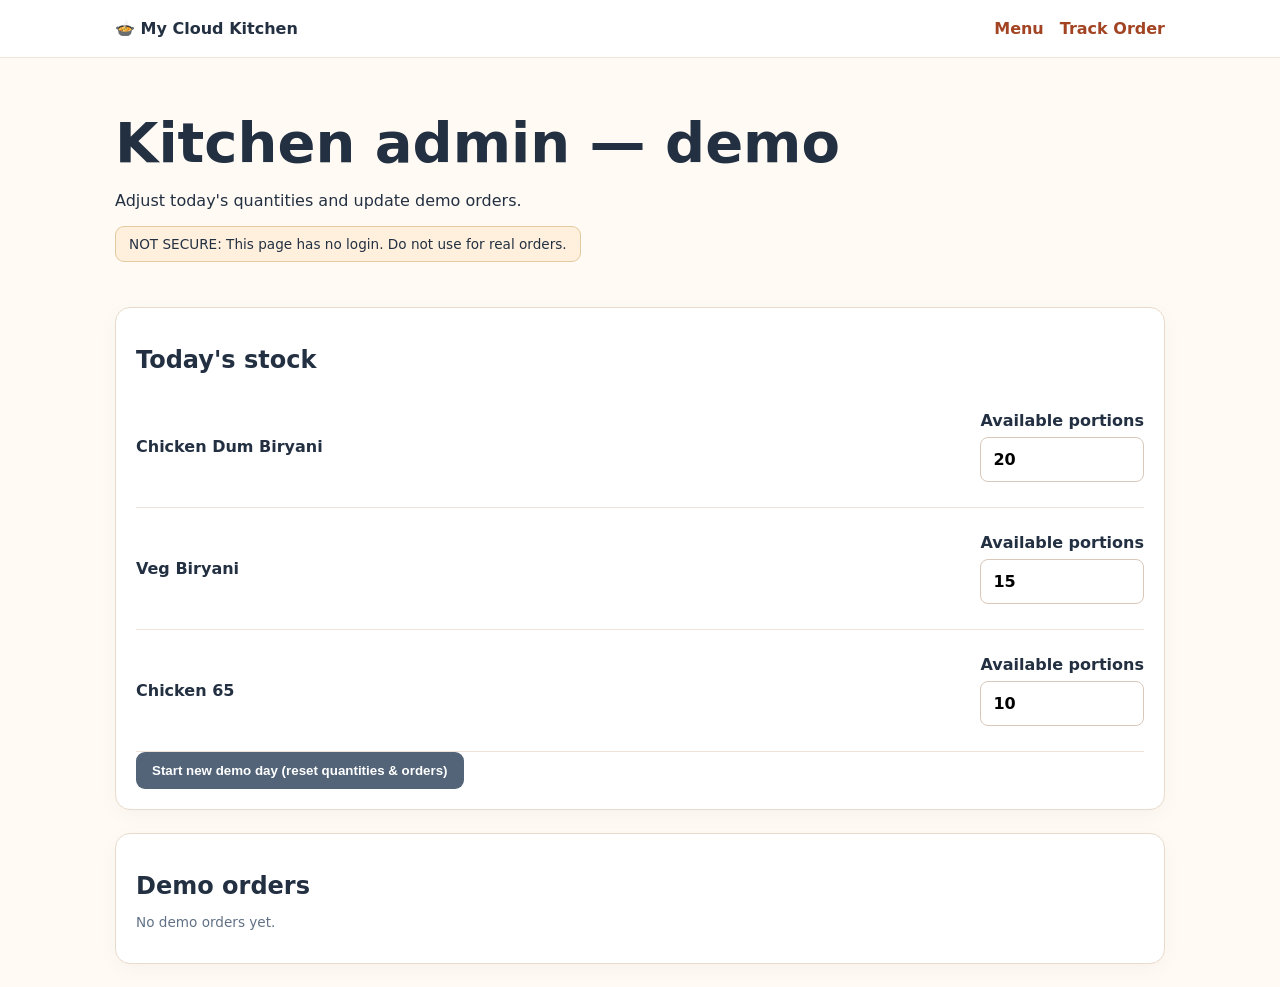
==== admin.html @ c60e0d04 "Add files via upload" ====
<!doctype html><html lang="en"><head><meta charset="utf-8"><meta name="viewport" content="width=device-width,initial-scale=1"><title>Admin Demo — My Cloud Kitchen</title><link rel="stylesheet" href="style.css"></head><body><header><div class="wrap nav"><strong>🍲 My Cloud Kitchen</strong><nav><a href="index.html">Menu</a><a href="tracking.html">Track Order</a></nav></div></header><main class="wrap"><section class="hero"><h1>Kitchen admin — demo</h1><p>Adjust today's quantities and update demo orders.</p><span class="notice">NOT SECURE: This page has no login. Do not use for real orders.</span></section><div class="panel"><h2>Today's stock</h2><div id="stock-editor"></div><button id="reset-btn" class="secondary">Start new demo day (reset quantities & orders)</button></div><div class="panel"><h2>Demo orders</h2><div id="orders-list"></div></div></main><script src="script.js"></script></body></html>
---- style.css ----
:root{font-family:system-ui,-apple-system,Segoe UI,Arial,sans-serif;color:#233042;background:#fffaf4}*{box-sizing:border-box}body{margin:0}header{background:#fff;border-bottom:1px solid #f0e5d9}.wrap{width:min(1050px,92%);margin:auto}.nav{display:flex;align-items:center;justify-content:space-between;gap:15px;padding:19px 0;flex-wrap:wrap}nav{display:flex;gap:16px;flex-wrap:wrap}a{color:#a24423;text-decoration:none;font-weight:600}.hero{padding:45px 0 22px}.eyebrow{text-transform:uppercase;letter-spacing:2px;color:#a64b2c;font-size:.75rem;font-weight:700}.hero h1{font-size:clamp(2rem,5vw,3.5rem);margin:7px 0}.notice{display:inline-block;padding:9px 13px;background:#fff0de;border:1px solid #e5c99f;border-radius:9px;font-size:.85rem}.cards{display:grid;grid-template-columns:repeat(auto-fit,minmax(235px,1fr));gap:18px;margin:18px 0 24px}.card,.panel{border:1px solid #e9dbcb;border-radius:15px;background:#fff;padding:20px;box-shadow:0 5px 20px #44220009}.panel{margin:23px 0}.food-icon{font-size:3.8rem;background:#f9efdf;display:grid;place-items:center;min-height:124px;border-radius:12px}.card h3{margin:12px 0 4px}.price{color:#9a4827;font-weight:800}.stock{font-size:.89rem;color:#4b7357}.soldout{color:#b73535}.card-actions{display:flex;align-items:center;justify-content:space-between;gap:12px}button{border:0;border-radius:9px;background:#a64527;color:#fff;padding:11px 16px;cursor:pointer;font-weight:700}button:hover{background:#87361e}button:disabled{opacity:.5;cursor:not-allowed}button.secondary{background:#536479}input,select{display:block;width:100%;border:1px solid #d9c8b9;padding:12px;border-radius:8px;font:inherit;margin-top:7px}label{display:block;margin:13px 0;font-weight:600}.line{display:flex;justify-content:space-between;align-items:center;gap:12px;padding:12px 0;border-bottom:1px solid #eee3d9;flex-wrap:wrap}.small{font-size:.85rem;color:#617185}#result,#tracking-result{margin-top:14px;font-weight:600}footer{padding:26px 0;color:#667}h2{margin:18px 0 12px}
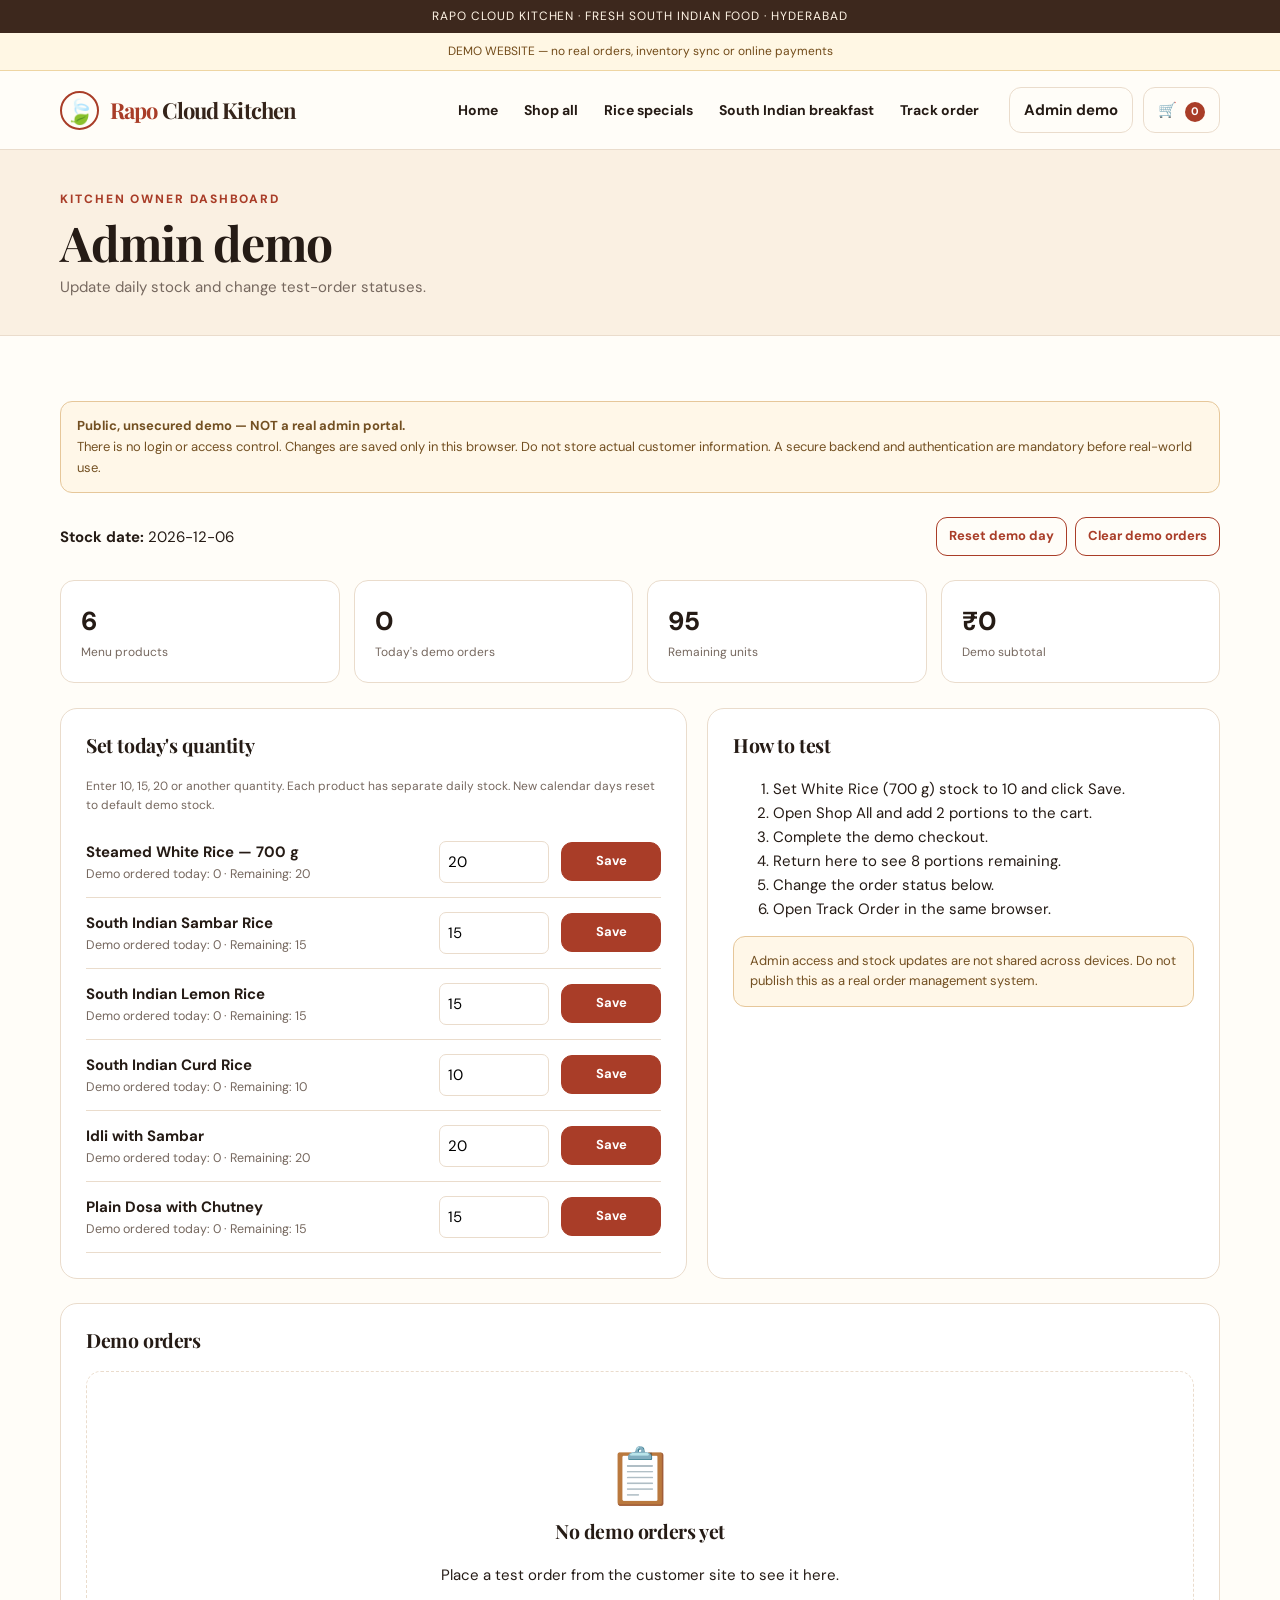
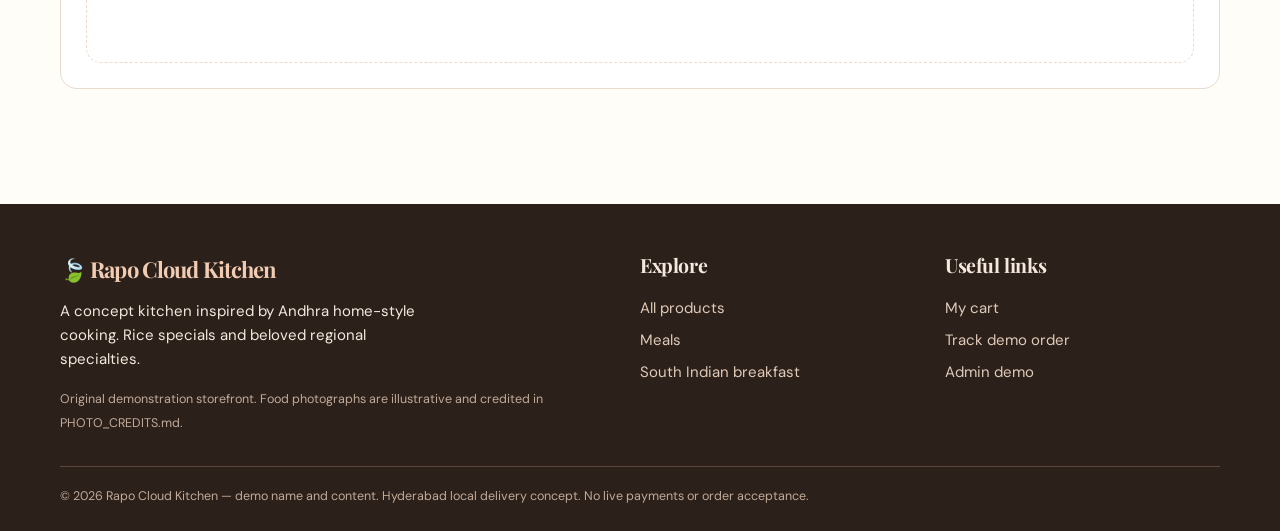
==== commit 6ed04eae: "Add files via upload New Repo Code with Items and price" ====
--- a/admin.html
+++ b/admin.html
@@ -1 +1 @@
-<!doctype html><html lang="en"><head><meta charset="utf-8"><meta name="viewport" content="width=device-width,initial-scale=1"><title>Admin Demo — My Cloud Kitchen</title><link rel="stylesheet" href="style.css"></head><body><header><div class="wrap nav"><strong>🍲 My Cloud Kitchen</strong><nav><a href="index.html">Menu</a><a href="tracking.html">Track Order</a></nav></div></header><main class="wrap"><section class="hero"><h1>Kitchen admin — demo</h1><p>Adjust today's quantities and update demo orders.</p><span class="notice">NOT SECURE: This page has no login. Do not use for real orders.</span></section><div class="panel"><h2>Today's stock</h2><div id="stock-editor"></div><button id="reset-btn" class="secondary">Start new demo day (reset quantities & orders)</button></div><div class="panel"><h2>Demo orders</h2><div id="orders-list"></div></div></main><script src="script.js"></script></body></html>
+<!doctype html><html lang="en"><head><meta charset="utf-8"><meta name="viewport" content="width=device-width,initial-scale=1"><title>Admin Dashboard Demo | Rapo Cloud Kitchen</title><link rel="stylesheet" href="style.css"></head><body data-page="admin"><div id="site-header"></div><main><section class="pagehead"><div class="container"><span class="eyebrow">Kitchen owner dashboard</span><h1>Admin demo</h1><p>Update daily stock and change test-order statuses.</p></div></section><section class="section container"><div class="notice"><strong>Public, unsecured demo — NOT a real admin portal.</strong> There is no login or access control. Changes are saved only in this browser. Do not store actual customer information. A secure backend and authentication are mandatory before real-world use.</div><div style="display:flex;justify-content:space-between;align-items:center;flex-wrap:wrap;gap:12px;margin:24px 0"><span><strong>Stock date:</strong> <span id="daily-date"></span></span><div style="display:flex;gap:8px;flex-wrap:wrap"><button class="button secondary small" id="reset-day">Reset demo day</button><button class="button secondary small" id="clear-demo">Clear demo orders</button></div></div><div class="admin-stats"><div class="stat"><div class="value" id="stat-products">0</div><div class="label">Menu products</div></div><div class="stat"><div class="value" id="stat-orders">0</div><div class="label">Today's demo orders</div></div><div class="stat"><div class="value" id="stat-left">0</div><div class="label">Remaining units</div></div><div class="stat"><div class="value" id="stat-sales">₹0</div><div class="label">Demo subtotal</div></div></div><div class="admin-grid"><section class="panel"><h3>Set today's quantity</h3><p class="muted mini">Enter 10, 15, 20 or another quantity. Each product has separate daily stock. New calendar days reset to default demo stock.</p><div id="stock-rows"></div></section><section class="panel"><h3>How to test</h3><ol><li>Set White Rice (700 g) stock to 10 and click Save.</li><li>Open Shop All and add 2 portions to the cart.</li><li>Complete the demo checkout.</li><li>Return here to see 8 portions remaining.</li><li>Change the order status below.</li><li>Open Track Order in the same browser.</li></ol><div class="notice">Admin access and stock updates are not shared across devices. Do not publish this as a real order management system.</div></section></div><section class="panel" style="margin-top:24px"><h3>Demo orders</h3><div id="admin-orders"></div></section></section></main><div id="site-footer"></div><script src="data.js"></script><script src="base.js"></script><script src="app.js"></script></body></html>
--- a/style.css
+++ b/style.css
@@ -1 +1,5 @@
-:root{font-family:system-ui,-apple-system,Segoe UI,Arial,sans-serif;color:#233042;background:#fffaf4}*{box-sizing:border-box}body{margin:0}header{background:#fff;border-bottom:1px solid #f0e5d9}.wrap{width:min(1050px,92%);margin:auto}.nav{display:flex;align-items:center;justify-content:space-between;gap:15px;padding:19px 0;flex-wrap:wrap}nav{display:flex;gap:16px;flex-wrap:wrap}a{color:#a24423;text-decoration:none;font-weight:600}.hero{padding:45px 0 22px}.eyebrow{text-transform:uppercase;letter-spacing:2px;color:#a64b2c;font-size:.75rem;font-weight:700}.hero h1{font-size:clamp(2rem,5vw,3.5rem);margin:7px 0}.notice{display:inline-block;padding:9px 13px;background:#fff0de;border:1px solid #e5c99f;border-radius:9px;font-size:.85rem}.cards{display:grid;grid-template-columns:repeat(auto-fit,minmax(235px,1fr));gap:18px;margin:18px 0 24px}.card,.panel{border:1px solid #e9dbcb;border-radius:15px;background:#fff;padding:20px;box-shadow:0 5px 20px #44220009}.panel{margin:23px 0}.food-icon{font-size:3.8rem;background:#f9efdf;display:grid;place-items:center;min-height:124px;border-radius:12px}.card h3{margin:12px 0 4px}.price{color:#9a4827;font-weight:800}.stock{font-size:.89rem;color:#4b7357}.soldout{color:#b73535}.card-actions{display:flex;align-items:center;justify-content:space-between;gap:12px}button{border:0;border-radius:9px;background:#a64527;color:#fff;padding:11px 16px;cursor:pointer;font-weight:700}button:hover{background:#87361e}button:disabled{opacity:.5;cursor:not-allowed}button.secondary{background:#536479}input,select{display:block;width:100%;border:1px solid #d9c8b9;padding:12px;border-radius:8px;font:inherit;margin-top:7px}label{display:block;margin:13px 0;font-weight:600}.line{display:flex;justify-content:space-between;align-items:center;gap:12px;padding:12px 0;border-bottom:1px solid #eee3d9;flex-wrap:wrap}.small{font-size:.85rem;color:#617185}#result,#tracking-result{margin-top:14px;font-weight:600}footer{padding:26px 0;color:#667}h2{margin:18px 0 12px}
+@import url('https://fonts.googleapis.com/css2?family=DM+Sans:wght@400;500;600;700&family=Playfair+Display:wght@500;600;700;800&display=swap');
+:root{--ink:#251b15;--muted:#76685f;--paper:#fffdf8;--cream:#f9f1e5;--line:#eadccc;--red:#a93d28;--red2:#8d2e1d;--green:#247449;--gold:#e9b650;--shadow:0 12px 34px rgba(74,44,25,.10)}*{box-sizing:border-box}body{margin:0;background:var(--paper);color:var(--ink);font:15px/1.6 'DM Sans',system-ui,sans-serif}h1,h2,h3,h4{font-family:'Playfair Display',Georgia,serif;line-height:1.18;letter-spacing:-.02em}h1{font-size:clamp(2.3rem,5vw,4.9rem)}h2{font-size:clamp(1.7rem,3vw,2.6rem)}h3{font-size:1.22rem}a{color:inherit;text-decoration:none}button,input,select,textarea{font:inherit}button{cursor:pointer}img{max-width:100%;display:block}.container{width:min(1160px,calc(100% - 36px));margin-inline:auto}.topbar{background:#3d281d;color:#fff4e5;text-align:center;padding:7px;font-size:12px;letter-spacing:.08em}.header{background:rgba(255,253,248,.97);position:sticky;top:0;z-index:50;border-bottom:1px solid var(--line);backdrop-filter:blur(12px)}.nav{display:flex;align-items:center;gap:30px;min-height:78px}.brand{display:flex;gap:11px;align-items:center;font:700 22px 'Playfair Display',serif;color:var(--red)}.brand-mark{width:39px;height:39px;border:2px solid var(--red);border-radius:50%;display:grid;place-items:center;font-size:24px}.navlinks{display:flex;align-items:center;gap:26px;margin-left:auto;font-size:14px;font-weight:700}.navlinks a:hover,.footer a:hover{color:var(--red)}.nav-actions{display:flex;align-items:center;gap:10px}.iconlink{border:1px solid var(--line);border-radius:12px;padding:10px 14px;font-weight:700;white-space:nowrap}.cart-count{display:inline-grid;place-items:center;background:var(--red);color:#fff;border-radius:50%;font-size:11px;min-width:20px;height:20px;margin-left:4px}.mobile-toggle{display:none}.button{display:inline-flex;align-items:center;justify-content:center;gap:9px;border:1px solid var(--red);border-radius:11px;background:var(--red);color:#fff;padding:12px 20px;font-weight:700;transition:.15s}.button:hover{background:var(--red2)}.button.secondary{background:transparent;color:var(--red)}.button.secondary:hover{background:#fcf0eb}.button.dark{background:#32231c;border-color:#32231c}.button:disabled{opacity:.45;cursor:not-allowed}.button.full{width:100%}.button.small{padding:8px 12px;font-size:13px}.eyebrow{text-transform:uppercase;letter-spacing:.16em;color:var(--red);font-weight:800;font-size:12px}.hero{overflow:hidden;background:linear-gradient(115deg,#f7e4c9 0%,#fff6e8 57%,#f0d5b7 100%)}.hero-grid{min-height:510px;display:grid;grid-template-columns:1.03fr .97fr;gap:35px;align-items:center;padding-block:66px}.hero p{color:#665143;font-size:17px;max-width:510px}.hero h1{margin:12px 0}.hero strong{color:var(--red)}.hero-visual{position:relative;display:grid;place-items:center;min-height:360px}.hero-food{width:min(90%,440px);filter:drop-shadow(0 25px 26px rgba(67,39,20,.24));transform:rotate(-7deg)}.hero-stamp{position:absolute;right:0;top:5%;width:110px;height:110px;display:grid;place-items:center;text-align:center;border-radius:50%;background:#fef7e5;border:2px dashed var(--red);color:var(--red);font-weight:800;font-size:14px;transform:rotate(10deg)}.feature-strip{background:#fff;border-bottom:1px solid var(--line)}.feature-grid{display:grid;grid-template-columns:repeat(4,1fr);gap:20px;padding-block:19px}.feature{text-align:center;font-size:13px;font-weight:700}.feature span{font-size:20px;margin-right:6px}.section{padding-block:65px}.section-head{display:flex;align-items:end;justify-content:space-between;gap:20px;margin-bottom:24px}.section-head h2{margin:8px 0 0}.section-head p{color:var(--muted);margin:6px 0}.pill-row{display:flex;gap:9px;flex-wrap:wrap;margin:20px 0 25px}.pill{border:1px solid var(--line);border-radius:99px;padding:9px 16px;background:#fff;color:#5f4a40;font-weight:700;font-size:13px}.pill.active,.pill:hover{background:var(--red);border-color:var(--red);color:#fff}.product-grid{display:grid;grid-template-columns:repeat(3,1fr);gap:24px}.product-card{background:#fff;border:1px solid var(--line);border-radius:18px;overflow:hidden;box-shadow:0 4px 13px rgba(64,35,16,.03);transition:transform .15s,box-shadow .15s}.product-card:hover{transform:translateY(-3px);box-shadow:var(--shadow)}.food-art{position:relative;overflow:hidden;display:grid;place-items:center;aspect-ratio:1.15;background:radial-gradient(circle at 30% 25%,#fff9e6,#dfc5a4);isolation:isolate}.food-art:before{content:'';position:absolute;width:75%;aspect-ratio:1;border-radius:50%;background:#f7f3e7;box-shadow:0 18px 24px #6d3c2352,0 0 0 9px #eae5db,0 0 0 11px #fff9ee;transform:rotate(-13deg)}.food-art .food-emoji{position:relative;z-index:1;font-size:clamp(6rem,12vw,9rem);filter:drop-shadow(0 9px 7px #59341940);transform:rotate(-13deg)}.food-art.pickle{background:linear-gradient(135deg,#e2dbad,#b4bf8b)}.food-art.mango{background:linear-gradient(135deg,#ffdd89,#f1b36b)}.food-art.sweet{background:linear-gradient(135deg,#e9c698,#f4e7ce)}.food-art.curry{background:linear-gradient(135deg,#eebc85,#bf7051)}.food-art.vegbiryani{background:linear-gradient(135deg,#e0daa7,#b4c391)}.product-card .body{padding:20px}.tag{display:inline-block;border-radius:7px;background:#f9ead8;color:#965220;padding:4px 8px;font-size:11px;font-weight:800}.product-card h3{margin:10px 0 8px}.product-card h3 a:hover{color:var(--red)}.product-card p{color:var(--muted);margin:0 0 12px;font-size:13px;min-height:42px}.price-row{display:flex;align-items:center;justify-content:space-between;gap:8px}.price{font-weight:800;font-size:19px}.stock{color:var(--green);font-size:12px;font-weight:800}.stock.low{color:#b35b16}.stock.out{color:#a83333}.muted{color:var(--muted)}.stock-track{height:6px;background:#f1e8dc;border-radius:6px;overflow:hidden;margin:12px 0}.stock-fill{height:100%;background:var(--green);border-radius:6px}.stock-fill.low{background:#ce8a30}.price-buttons{display:flex;gap:9px;justify-content:space-between;align-items:center;margin-top:14px}.category-area{background:#f8efe1}.category-grid{display:grid;grid-template-columns:repeat(2,1fr);gap:25px}.category-box{border-radius:18px;padding:36px;min-height:195px;display:flex;align-items:center;justify-content:space-between;background:#e6d4b5}.category-box:nth-child(2){background:#e9d4bd}.category-box .huge{font-size:95px}.category-box h3{font-size:29px;margin:0}.category-box p{margin:8px 0 17px}.banner{background:#532f23;color:#fff6ea;padding:50px;border-radius:20px;display:flex;justify-content:space-between;align-items:center;gap:25px}.banner p{color:#edd9c8}.banner .button{background:#fff6ea;color:#532f23;border-color:#fff6ea}.footer{background:#2c201a;color:#f5e9de;padding:50px 0 24px;margin-top:50px}.footer-grid{display:grid;grid-template-columns:2fr 1fr 1fr;gap:30px}.footer h3{margin-top:0}.footer a{display:block;margin:8px 0;color:#e0cab9}.footer small{color:#c1aa99}.pagehead{background:#faf0e2;border-bottom:1px solid var(--line);padding:36px 0}.pagehead h1{font-size:clamp(2rem,4vw,3rem);margin:4px 0}.pagehead p{margin:0;color:var(--muted)}.product-detail{display:grid;grid-template-columns:1fr 1fr;gap:48px;padding-block:48px}.detail-visual .food-art{border-radius:20px;aspect-ratio:1}.detail-visual .food-emoji{font-size:clamp(10rem,20vw,15rem)}.detail-copy h1{font-size:clamp(2.2rem,4vw,3.6rem);margin:14px 0}.detail-copy .price{font-size:30px}.detail-copy p{color:#67574c}.qty-control{display:inline-flex;align-items:center;border:1px solid var(--line);border-radius:10px;overflow:hidden}.qty-control button{background:#fff;border:0;padding:9px 16px;font-weight:800;font-size:19px}.qty-control span{min-width:35px;text-align:center;font-weight:800}.detail-actions{display:flex;gap:12px;margin-top:24px}.detail-actions .button{flex:1}.info-block{border-top:1px solid var(--line);padding-top:17px;margin-top:23px}.two-col{display:grid;grid-template-columns:1.55fr .9fr;gap:28px}.panel{background:white;border:1px solid var(--line);padding:25px;border-radius:17px}.panel h3{margin-top:0}.cart-item{display:grid;grid-template-columns:95px 1fr auto;gap:18px;align-items:center;padding:18px 0;border-bottom:1px solid var(--line)}.cart-item .food-art{border-radius:11px;aspect-ratio:1}.cart-item .food-emoji{font-size:44px}.cart-item h3{font-size:17px;margin:0}.linkbutton{border:0;background:none;color:var(--red);text-decoration:underline;padding:0}.summary-line{display:flex;justify-content:space-between;gap:10px;padding:9px 0}.summary-line.total{font-weight:800;font-size:22px;border-top:1px solid var(--line);margin-top:8px;padding-top:18px}.form-grid{display:grid;grid-template-columns:repeat(2,1fr);gap:17px}.field{display:flex;flex-direction:column;gap:6px}.field.full{grid-column:1/-1}.field label{font-weight:700;font-size:13px}.field input,.field select,.field textarea{width:100%;padding:12px 13px;border:1px solid #d9c9bb;border-radius:10px;background:#fff;color:var(--ink)}.field input:focus,.field textarea:focus,.field select:focus{outline:2px solid #e9aa89}.field textarea{min-height:85px;resize:vertical}.notice{padding:14px 16px;border:1px solid #e6c79a;background:#fff7e8;color:#735022;border-radius:12px;font-size:13px}.notice.success{border-color:#a6d4bc;background:#f1fbf5;color:#206c42}.notice.error{border-color:#e3a7a7;background:#fff4f4;color:#9a2f2f}.notice strong{display:block}.empty{padding:60px 20px;text-align:center;border:1px dashed var(--line);border-radius:15px}.empty .emoji{font-size:55px}.status-list{display:flex;flex-direction:column;gap:0;margin-top:25px}.status-step{display:flex;gap:17px;align-items:start;position:relative;padding-bottom:27px}.status-step:not(:last-child):before{content:'';position:absolute;left:15px;top:35px;bottom:0;width:2px;background:var(--line)}.status-dot{width:32px;height:32px;border-radius:50%;display:grid;place-items:center;flex:none;background:#f2e7d9;color:var(--muted);font-weight:700}.status-step.done .status-dot{background:var(--green);color:white}.status-step strong{display:block;margin-top:3px}.admin-stats{display:grid;grid-template-columns:repeat(4,1fr);gap:14px;margin-bottom:25px}.stat{background:#fff;border:1px solid var(--line);border-radius:14px;padding:20px}.stat .value{font-size:26px;font-weight:800}.stat .label{font-size:12px;color:var(--muted)}.admin-grid{display:grid;grid-template-columns:1.1fr .9fr;gap:20px}.admin-item{display:grid;grid-template-columns:1fr 110px 100px;gap:12px;align-items:center;padding:13px 0;border-bottom:1px solid var(--line)}.admin-item small{display:block;color:var(--muted)}.admin-item input{width:100%;padding:8px;border:1px solid var(--line);border-radius:7px}.table-wrap{overflow-x:auto}table{border-collapse:collapse;width:100%;font-size:13px}th,td{padding:12px 10px;border-bottom:1px solid var(--line);text-align:left;vertical-align:middle}th{font-size:12px;color:var(--muted)}td select{border:1px solid var(--line);padding:7px;border-radius:8px;max-width:150px}.alert{position:fixed;right:20px;bottom:20px;z-index:100;background:#2d4835;color:#fff;padding:14px 20px;border-radius:11px;box-shadow:var(--shadow);max-width:340px}.demo-ribbon{background:#fff7e4;color:#724b19;text-align:center;padding:9px;font-size:12px;border-bottom:1px solid #eed5a3}.footer-line{margin-top:32px;border-top:1px solid #5e473a;padding-top:16px}.mini{font-size:12px}.hide{display:none!important}@media(max-width:830px){.nav{min-height:65px;flex-wrap:wrap;gap:12px}.navlinks{display:none;order:3;width:100%;padding-bottom:14px;flex-direction:column;align-items:start}.navlinks.open{display:flex}.nav-actions{margin-left:auto}.mobile-toggle{display:block}.hero-grid{grid-template-columns:1fr;padding-block:46px;gap:12px}.hero-visual{min-height:290px}.hero-food{width:300px}.product-grid{grid-template-columns:repeat(2,1fr)}.feature-grid{grid-template-columns:repeat(2,1fr)}.product-detail,.two-col,.admin-grid{grid-template-columns:1fr}.admin-stats{grid-template-columns:repeat(2,1fr)}.footer-grid{grid-template-columns:1fr 1fr}.footer-grid>div:first-child{grid-column:1/-1}}@media(max-width:540px){.container{width:min(100% - 26px,1160px)}.brand{font-size:18px}.brand-mark{width:33px;height:33px}.navlinks{gap:10px}.iconlink{padding:7px}.hero-grid{padding-block:38px}.hero-visual{min-height:235px}.hero-food{width:245px}.hero-stamp{width:85px;height:85px;font-size:11px}.section{padding-block:42px}.product-grid,.category-grid{grid-template-columns:1fr}.food-art{aspect-ratio:1.55}.product-card .food-emoji{font-size:7rem}.category-box{min-height:150px;padding:25px}.category-box .huge{font-size:70px}.banner{padding:25px;display:block}.banner .button{margin-top:10px}.footer-grid{grid-template-columns:1fr}.footer-grid>div:first-child{grid-column:auto}.cart-item{grid-template-columns:68px 1fr;gap:10px}.cart-item>div:last-child{grid-column:2}.form-grid{grid-template-columns:1fr}.field.full{grid-column:auto}.detail-actions{flex-direction:column}.admin-item{grid-template-columns:1fr 75px 65px}.admin-stats{grid-template-columns:repeat(2,1fr)}.nav-actions .iconlink{font-size:12px}}
+
+/* Rapo Cloud Kitchen: genuine example food photographs */
+.food-art:before{display:none}.food-art{background:#f5ede3}.food-art .food-photo{display:block;width:100%;height:100%;object-fit:cover;position:absolute;inset:0}.food-art .food-emoji{z-index:1}.hero-food{object-fit:cover;border-radius:24px;box-shadow:0 18px 45px #5c381a33;aspect-ratio:1/1}.brand{letter-spacing:-.04em}
